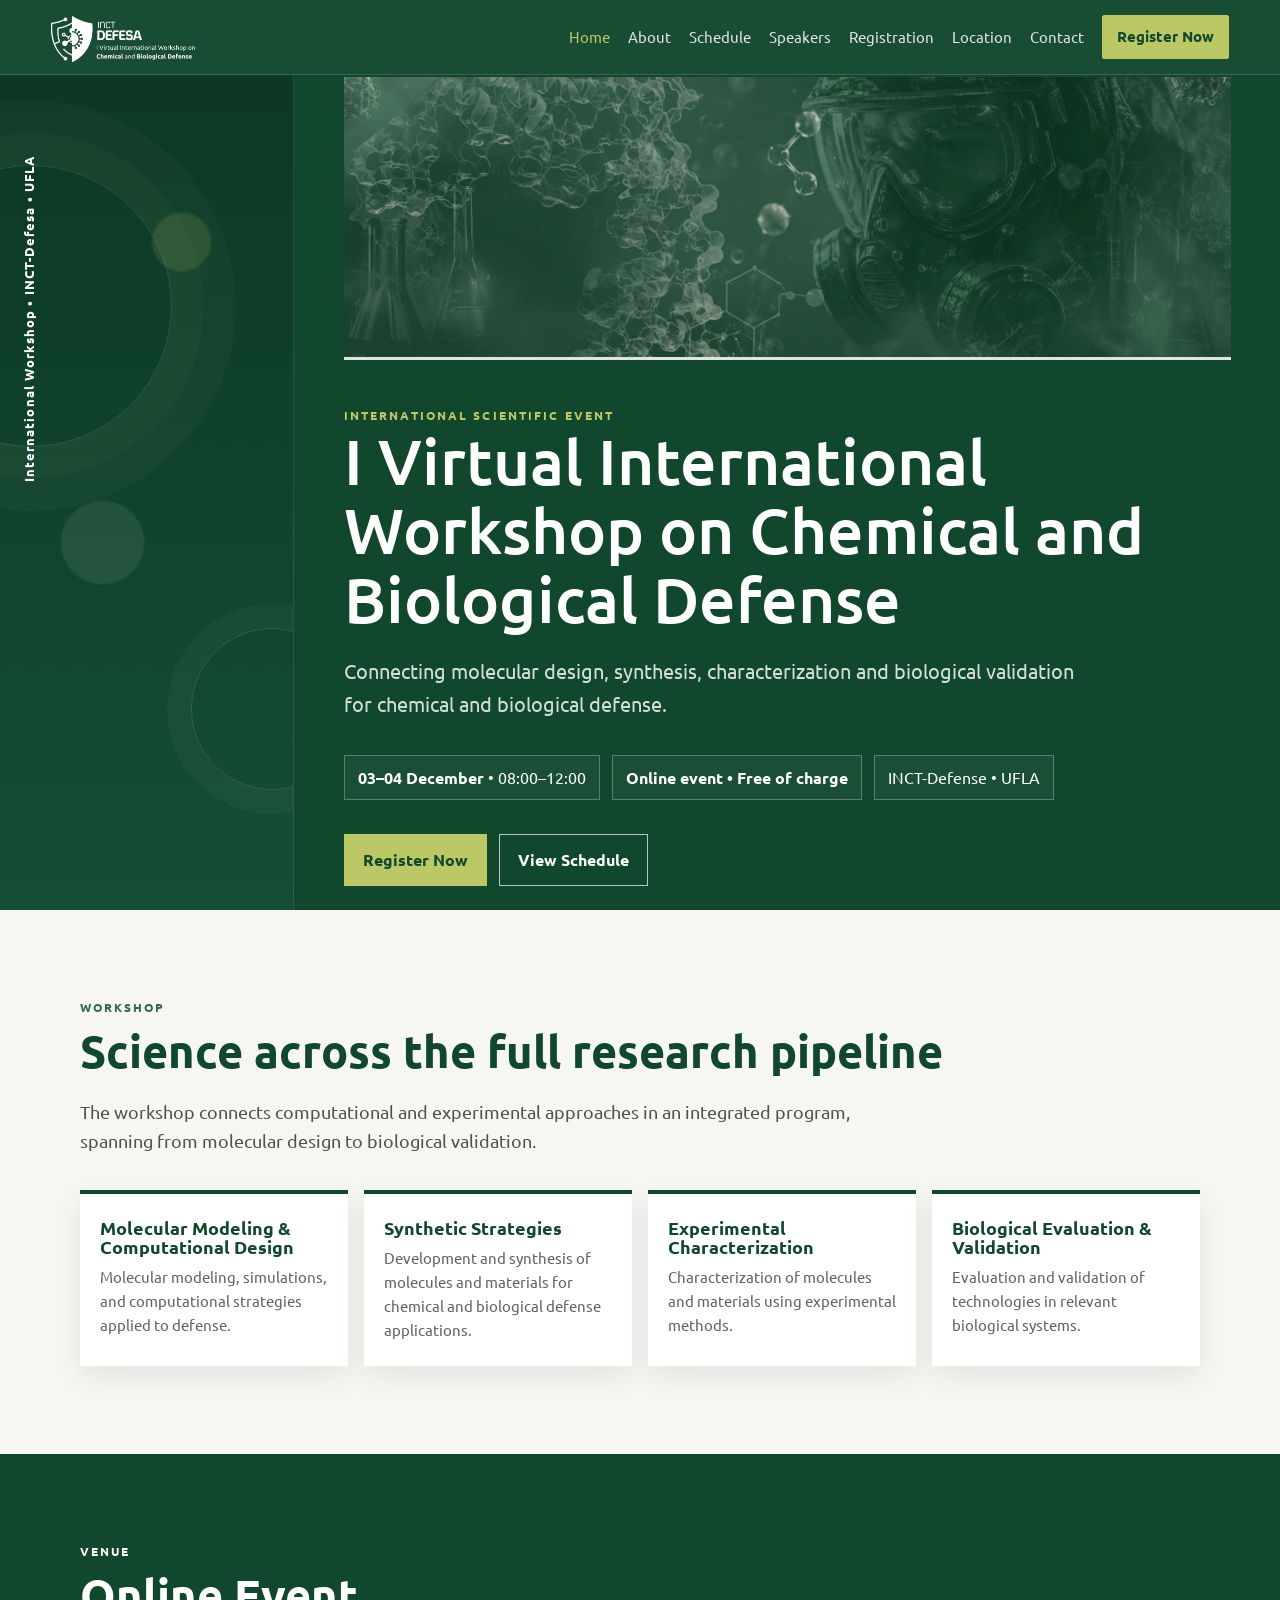
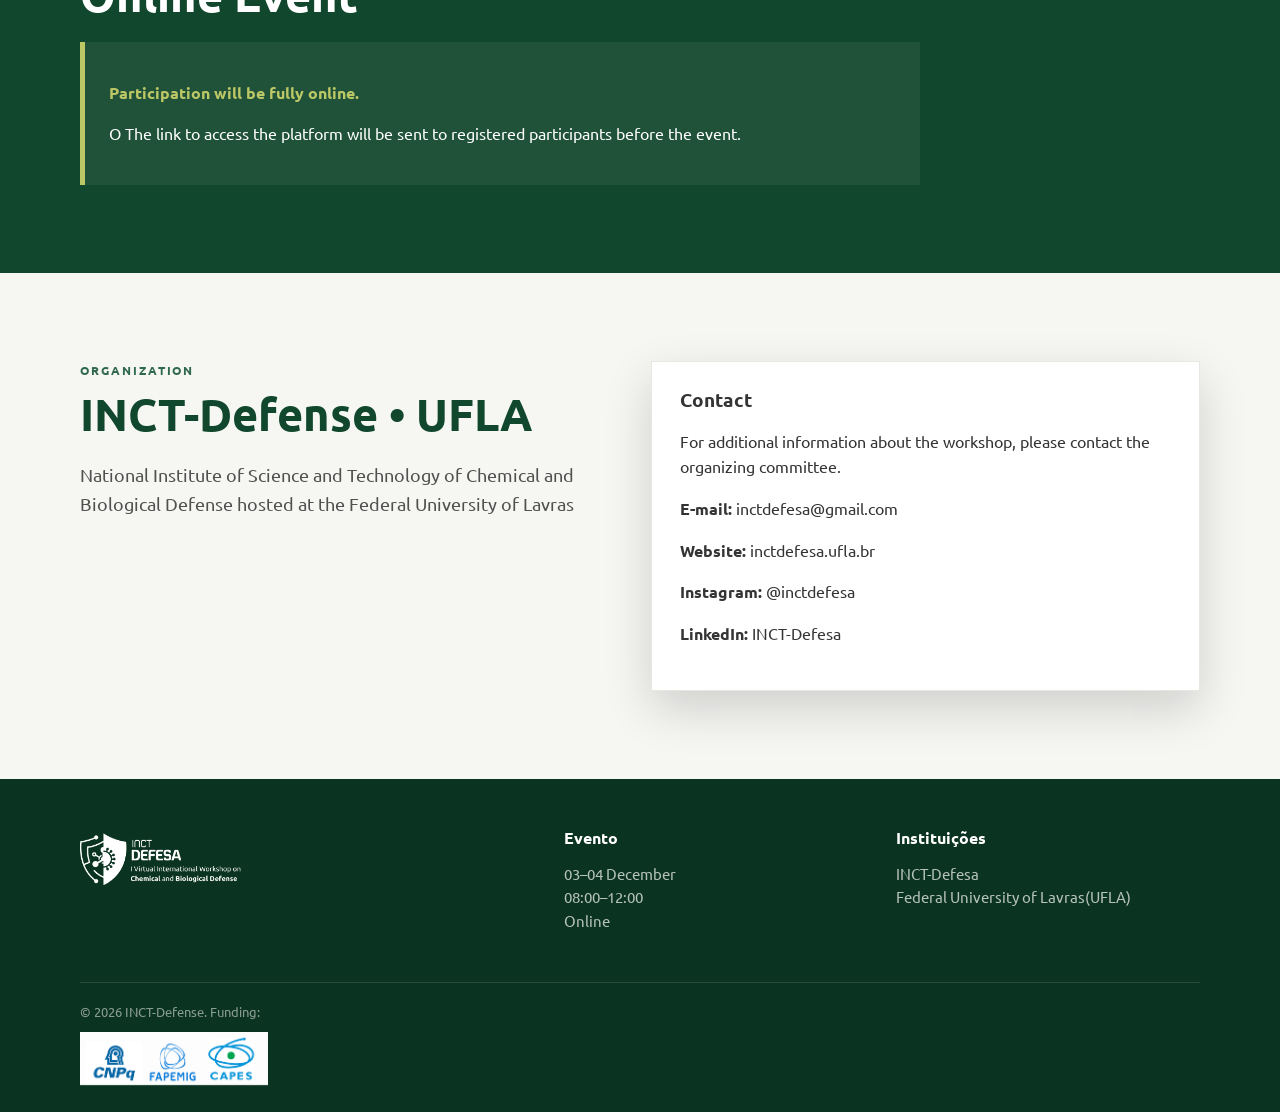
==== index.html @ eb764d2f "Update index.html" ====
<!doctype html>
<html lang="pt-BR">
<head>
  <meta charset="utf-8">
  <meta name="viewport" content="width=device-width, initial-scale=1">
  <title> I Virtual International Workshop on Chemical and Biological Defense</title>
  <meta name="description" content="  I Virtual International Workshop on Chemical and Biological Defense of INCT-Defesa">
  <link rel="preconnect" href="https://fonts.googleapis.com">
  <link rel="preconnect" href="https://fonts.gstatic.com" crossorigin>
  <link href="https://fonts.googleapis.com/css2?family=Ubuntu:wght@400;500;700&display=swap" rel="stylesheet">
  <style>
:root{
  --green-900:#11472d;
  --green-700:#30694e;
  --green-500:#658b58;
  --lime:#bcc766;
  --graphite:#343434;
  --white:#ffffff;
  --offwhite:#f6f7f3;
  --line:rgba(255,255,255,.78);
  --shadow:0 18px 45px rgba(0,0,0,.16);
}

*{box-sizing:border-box}
html{scroll-behavior:smooth}
body{
  margin:0;
  font-family:Ubuntu, Arial, sans-serif;
  color:var(--graphite);
  background:var(--offwhite);
  line-height:1.6;
}
a{color:inherit;text-decoration:none}
img{max-width:100%;display:block}

.site-header{
  position:sticky;
  top:0;
  z-index:100;
  background:rgba(17,71,45,.97);
  border-bottom:1px solid rgba(255,255,255,.14);
  backdrop-filter:blur(10px);
}
.nav-wrap{
  width:min(1180px,92vw);
  margin:auto;
  min-height:74px;
  display:flex;
  align-items:center;
  justify-content:space-between;
  gap:24px;
}
.brand{
  display:flex;
  align-items:center;
  gap:12px;
  color:#fff;
  font-weight:700;
  letter-spacing:.04em;
}
.brand-mark{
  width:42px;height:48px;
  border:2px solid #fff;
  border-radius:5px 5px 16px 16px;
  display:grid;place-items:center;
  font-weight:500;
  position:relative;
}
.brand-mark:before{
  content:"";
  position:absolute;
  inset:5px;
  border-left:1px solid rgba(255,255,255,.75);
}
.brand small{display:block;font-size:.68rem;font-weight:400;letter-spacing:.11em;opacity:.78}
.brand strong{font-size:1rem}
nav{display:flex;align-items:center;gap:18px;flex-wrap:wrap;justify-content:flex-end}
nav a{color:#fff;font-size:.93rem;opacity:.86;transition:.2s}
nav a:hover,nav a.active{opacity:1;color:var(--lime)}
.cta{
  border:1px solid var(--lime);
  background:var(--lime);
  color:var(--green-900)!important;
  padding:9px 14px;
  border-radius:2px;
  font-weight:700;
  opacity:1!important;
}

.hero{
  min-height:calc(100vh - 74px);
  background:var(--green-900);
  color:#fff;
  display:grid;
  grid-template-columns:minmax(190px,23%) 1fr;
}
.visual-rail{
  position:relative;
  overflow:hidden;
  background:
    radial-gradient(circle at 62% 20%, rgba(188,199,102,.15) 0 4%, transparent 4.5%),
    radial-gradient(circle at 35% 56%, rgba(255,255,255,.08) 0 8%, transparent 8.5%),
    linear-gradient(180deg,#0c3824,#154e34);
  border-right:1px solid rgba(255,255,255,.1);
}
.visual-rail:before,
.visual-rail:after{
  content:"";
  position:absolute;
  border:1px solid rgba(255,255,255,.12);
  border-radius:50%;
}
.visual-rail:before{width:280px;height:280px;left:-110px;top:90px;box-shadow:0 0 0 32px rgba(188,199,102,.03),0 0 0 64px rgba(255,255,255,.025)}
.visual-rail:after{width:160px;height:160px;right:-60px;bottom:120px;box-shadow:0 0 0 24px rgba(255,255,255,.03)}
.rail-label{
  position:absolute;
  left:18px;
  top:50%;
  transform:translateY(-50%) rotate(-90deg);
  transform-origin:left top;
  white-space:nowrap;
  font-weight:700;
  letter-spacing:.08em;
  font-size:.84rem;
}
.rail-dots{position:absolute;inset:0;background-image:radial-gradient(rgba(255,255,255,.15) 1px,transparent 1px);background-size:32px 32px;opacity:.14}

.hero-main{
  width:min(930px,90%);
  margin:auto;
  padding:2px 0 24px;
}
.hero-brand{
  display:flex;
  align-items:center;
  justify-content:flex-end;
  gap:12px;
  margin-bottom:22px;
}
.hero-brand .brand-mark{width:52px;height:60px}
.hero-brand strong{font-size:1.35rem;letter-spacing:.03em}
.hero-rule{height:3px;background:#fff;opacity:.86;margin:0 0 46px}
.eyebrow{text-transform:uppercase;letter-spacing:.17em;font-size:.78rem;color:var(--lime);font-weight:700}
h1,h2,h3{font-family:Ubuntu, Arial, sans-serif;line-height:1.08;margin-top:0}
h1{font-size:clamp(2.35rem,5vw,5rem);font-weight:500;max-width:980px;margin-bottom:22px}
.hero-subtitle{font-size:clamp(1rem,1.6vw,1.28rem);max-width:760px;color:rgba(255,255,255,.82);margin-bottom:34px}
.event-meta{display:flex;gap:12px;flex-wrap:wrap;margin:24px 0 34px}
.meta-pill{border:1px solid rgba(255,255,255,.28);padding:9px 13px;background:rgba(255,255,255,.04)}
.hero-actions{display:flex;gap:12px;flex-wrap:wrap; }
.btn{display:inline-block;padding:12px 18px;border:1px solid currentColor;font-weight:700;transition:.2s}
.btn-primary{background:var(--lime);color:var(--green-900);border-color:var(--lime)}
.btn-secondary{color:#fff;border-color:rgba(255,255,255,.7)}
.btn:hover{transform:translateY(-1px)}

.section{padding:88px 0}
.container{width:min(1120px,90vw);margin:auto}
.section-kicker{text-transform:uppercase;letter-spacing:.16em;color:var(--green-700);font-size:.76rem;font-weight:700;margin-bottom:10px}
.section h2{font-size:clamp(2rem,3.5vw,3.5rem);color:var(--green-900);margin-bottom:22px}
.lead{font-size:1.13rem;max-width:820px;color:#505050}

.panel{
  background:#fff;
  border:1px solid #e6e8e2;
  box-shadow:var(--shadow);
  padding:28px;
}
.grid-2{display:grid;grid-template-columns:repeat(2,minmax(0,1fr));gap:22px}
.grid-4{display:grid;grid-template-columns:repeat(4,minmax(0,1fr));gap:16px}
.theme-card{background:#fff;border-top:4px solid var(--green-900);padding:24px 20px;min-height:140px;box-shadow:0 10px 28px rgba(0,0,0,.08)}
.theme-card h3{font-size:1.1rem;color:var(--green-900);margin-bottom:9px}
.theme-card p{margin:0;color:#626262;font-size:.94rem}

.dark-section{background:var(--green-900);color:#fff}
.dark-section h2,.dark-section .section-kicker{color:#fff}
.dark-section .lead{color:rgba(255,255,255,.78)}
.online-box{border-left:5px solid var(--lime);padding:22px 24px;background:rgba(255,255,255,.06);max-width:840px}
.online-box strong{color:var(--lime)}

.schedule-day{margin-top:34px}
.schedule-title{display:flex;align-items:end;justify-content:space-between;gap:18px;border-bottom:2px solid var(--green-900);padding-bottom:12px;margin-bottom:0}
.schedule-title h3{margin:0;color:var(--green-900);font-size:1.4rem}
.schedule-row{display:grid;grid-template-columns:130px 1fr;gap:24px;padding:17px 14px;border-bottom:1px solid #e5e5df;background:#fff}
.schedule-row:nth-child(even){background:#f8f9f5}
.schedule-time{font-weight:700;color:var(--green-700)}
.schedule-row strong{color:var(--green-900)}

.speaker-grid{display:grid;grid-template-columns:repeat(2,minmax(0,1fr));gap:22px}
.speaker-card{background:#fff;border:1px solid #e5e8e1;display:grid;grid-template-columns:150px 1fr;min-height:210px}
.speaker-photo{background:linear-gradient(145deg,var(--green-700),var(--green-900));display:grid;place-items:center;color:rgba(255,255,255,.75);font-size:.8rem;text-align:center;padding:12px}
.speaker-info{padding:22px}
.speaker-info h3{color:var(--green-900);margin-bottom:8px}
.speaker-info p{margin:.35rem 0;color:#5f5f5f}

.registration-box{background:#fff;border:1px solid #e5e8e1;padding:34px;box-shadow:var(--shadow)}
.registration-list{display:grid;grid-template-columns:repeat(3,minmax(0,1fr));gap:14px;margin:24px 0}
.registration-list div{background:#f4f6f0;border-left:3px solid var(--green-700);padding:16px}
.registration-list small{display:block;text-transform:uppercase;letter-spacing:.08em;color:#737373;margin-bottom:5px}

.site-footer{background:#0b3321;color:#fff;padding:50px 0 24px}
.footer-grid{display:grid;grid-template-columns:1.5fr 1fr 1fr;gap:28px}
.site-footer h3{font-size:1rem;margin-bottom:10px}
.site-footer p,.site-footer a{color:rgba(255,255,255,.7);font-size:.93rem}
.footer-bottom{border-top:1px solid rgba(255,255,255,.12);margin-top:34px;padding-top:18px;font-size:.82rem;color:rgba(255,255,255,.52)}

.page-hero{background:var(--green-900);color:#fff;padding:66px 0 54px}
.page-hero .container{border-top:3px solid #fff;padding-top:34px}
.page-hero h1{font-size:clamp(2.3rem,4.5vw,4.7rem);margin-bottom:12px}
.page-hero p{max-width:760px;color:rgba(255,255,255,.78)}

@media (max-width:900px){
  nav{gap:11px}nav a{font-size:.84rem}
  .hero{grid-template-columns:1fr}.visual-rail{display:none}.hero-main{width:min(92%,850px)}
  .grid-4{grid-template-columns:repeat(2,minmax(0,1fr))}
  .speaker-grid{grid-template-columns:1fr}
  .footer-grid{grid-template-columns:1fr 1fr}
  .registration-list{grid-template-columns:1fr}
}
@media (max-width:680px){
  .nav-wrap{align-items:flex-start;padding:14px 0;flex-direction:column}
  nav{justify-content:flex-start}
  .grid-2,.grid-4{grid-template-columns:1fr}
  .schedule-row{grid-template-columns:1fr;gap:4px}
  .speaker-card{grid-template-columns:1fr}.speaker-photo{min-height:120px}
  .footer-grid{grid-template-columns:1fr}
  h1{font-size:2.5rem}
}


/* ===== LOGOS OFICIAIS ===== */
/* Logo do cabeçalho */
.site-header .brand img {
  height: 50px;
  width: auto;
  max-width: 185px;
  object-fit: contain;
  display: block;
}

/* ===== IMAGEM DO HERO ===== */

.hero-brand {
  width: 100%;
  height: 280px;       /* altura do espaço da imagem */
  overflow: hidden;    /* corta o que ultrapassar */
  margin: 0;
  padding: 0;
}

.hero-brand img {
  width: 100%;
  height: 100%;
  max-width: none;
  object-fit: cover;    /* preenche completamente o espaço */
  object-position: center;
  display: block;
  border: none;
  border-radius: 0;
  box-shadow: none;
}

/* Logo do rodapé */
.site-footer .brand img {
  height: 56px;
  width: auto;
  max-width: 200px;
  object-fit: contain;
  display: block;
}
    
/* Logos dos financiadores */
.funders-logo {
  height: 56px;
  width: auto;
  max-width: 220px;
  object-fit: contain;
  display: block;
  margin-top: 10px;
}
/* ===== CELULAR ===== */

@media (max-width:680px){

  .site-header .brand img {
    height: 44px;
    max-width: 165px;
  }

  .hero-brand {
    width: 100%;
    height: 190px;     /* altura da imagem no celular */
    overflow: hidden;
  }

  .hero-brand img {
    width: 100%;
    height: 100%;
    max-width: none;
    object-fit: cover;
    object-position: center;
  }

  .site-footer .brand img {
    height: 50px;
    max-width: 180px;
  }
  .funders-logo {
  height: 50px;
  max-width: 180px;
}
}
</style>
</head>
<body>
<header class="site-header">
  <div class="nav-wrap">
    <a class="brand" href="index.html"><img src="INCT_Defesa_logo_evento.png" alt="Logo oficial do Evento"></a>
    <nav aria-label="Navegação principal">
      <a class="active" href="index.html">Home</a>
      <a href="sobre.html">About</a>
      <a href="programacao.html">Schedule</a>
      <a href="palestrantes.html">Speakers</a>
      <a href="inscricoes.html">Registration</a>
      <a href="#local">Location</a>
      <a href="#contato">Contact</a>
      <a class="cta" href="inscricoes.html">Register Now</a>
    </nav>
  </div>
</header>

<main>
  <section class="hero">
    <aside class="visual-rail" aria-hidden="true"><div class="rail-dots"></div><div class="rail-label">International Workshop • INCT-Defesa • UFLA</div></aside>
    <div class="hero-main">
      <div class="hero-brand"><img src="Imagem1.png" alt="Logo oficial do INCT-Defesa"></div>
      <div class="hero-rule"></div>
      <div class="eyebrow">International Scientific Event</div>
      <h1> I Virtual International Workshop on Chemical and Biological Defense</h1>
      <p class="hero-subtitle">Connecting molecular design, synthesis, characterization and biological validation for chemical and biological defense.</p>
      <div class="event-meta">
        <div class="meta-pill"><strong>03–04 December</strong> • 08:00–12:00</div>
        <div class="meta-pill"><strong>Online event • Free of charge </strong></div>
        <div class="meta-pill">INCT-Defense • UFLA</div>
      </div>
      <div class="hero-actions">
        <a class="btn btn-primary" href="inscricoes.html">Register Now</a>
        <a class="btn btn-secondary" href="programacao.html">View Schedule</a>
      </div>
    </div>
  </section>

  <section class="section">
    <div class="container">
      <div class="section-kicker">Workshop</div>
      <h2>Science across the full research pipeline</h2>
      <p class="lead">The workshop connects computational and experimental approaches in an integrated program, spanning from molecular design to biological validation.</p>
      <div class="grid-4" style="margin-top:34px">
        <article class="theme-card"><h3>Molecular Modeling & Computational Design</h3><p>Molecular modeling, simulations, and computational strategies applied to defense.</p></article>
        <article class="theme-card"><h3>Synthetic Strategies</h3><p>Development and synthesis of molecules and materials for chemical and biological defense applications.</p></article>
        <article class="theme-card"><h3>Experimental Characterization</h3><p>Characterization of molecules and materials using experimental methods.</p></article>
        <article class="theme-card"><h3>Biological Evaluation & Validation</h3><p>Evaluation and validation of technologies in relevant biological systems.</p></article>
      </div>
    </div>
  </section>

  <section class="section dark-section" id="local">
    <div class="container">
      <div class="section-kicker">Venue</div>
      <h2>Online Event</h2>
      <div class="online-box">
        <p><strong>Participation will be fully online.</strong></p>
        <p>O The link to access the platform will be sent to registered participants before the event.
</p>
      </div>
    </div>
  </section>

  <section class="section" id="contact">
    <div class="container grid-2">
      <div>
        <div class="section-kicker">Organization</div>
        <h2>INCT-Defense • UFLA</h2>
        <p class="lead"> National Institute of Science and Technology of Chemical and Biological Defense hosted at the Federal University of Lavras </p>
      </div>
      <div class="panel">
  <h3>Contact</h3><p>
    For additional information about the workshop, please contact the organizing committee.</p><p>
    <strong>E-mail:</strong>
    <a href="mailto:inctdefesa@gmail.com">inctdefesa@gmail.com</a></p><p>
    <strong>Website:</strong>
    <a href="https://inctdefesa.ufla.br/" target="_blank" rel="noopener noreferrer">inctdefesa.ufla.br</a></p><p>
    <strong>Instagram:</strong>
    <a href="https://www.instagram.com/inctdefesa/" target="_blank" rel="noopener noreferrer">@inctdefesa</a></p><p>
    <strong>LinkedIn:</strong><a href="https://www.linkedin.com/company/inctdefesa/home/" target="_blank" rel="noopener noreferrer"> INCT-Defesa</a></p>
</div>
    </div>
  </section>
</main>

<footer class="site-footer">
  <div class="container">
    <div class="footer-grid">
      <div><div class="brand"><img src="INCT_Defesa_logo_evento.png" alt="Logo oficial do INCT-Defesa"></div></div>
      <div><h3>Evento</h3><p>03–04 December<br>08:00–12:00<br>Online</p></div>
      <div><h3>Instituições</h3><p>INCT-Defesa<br>Federal University of Lavras(UFLA)</p></div>
    </div>
    <div class="footer-bottom">© 2026 INCT-Defense. Funding: <img src="Apoio.png" alt="Financiadores do evento" class="funders-logo"></div>
  </div>
</footer>
</body>
</html>
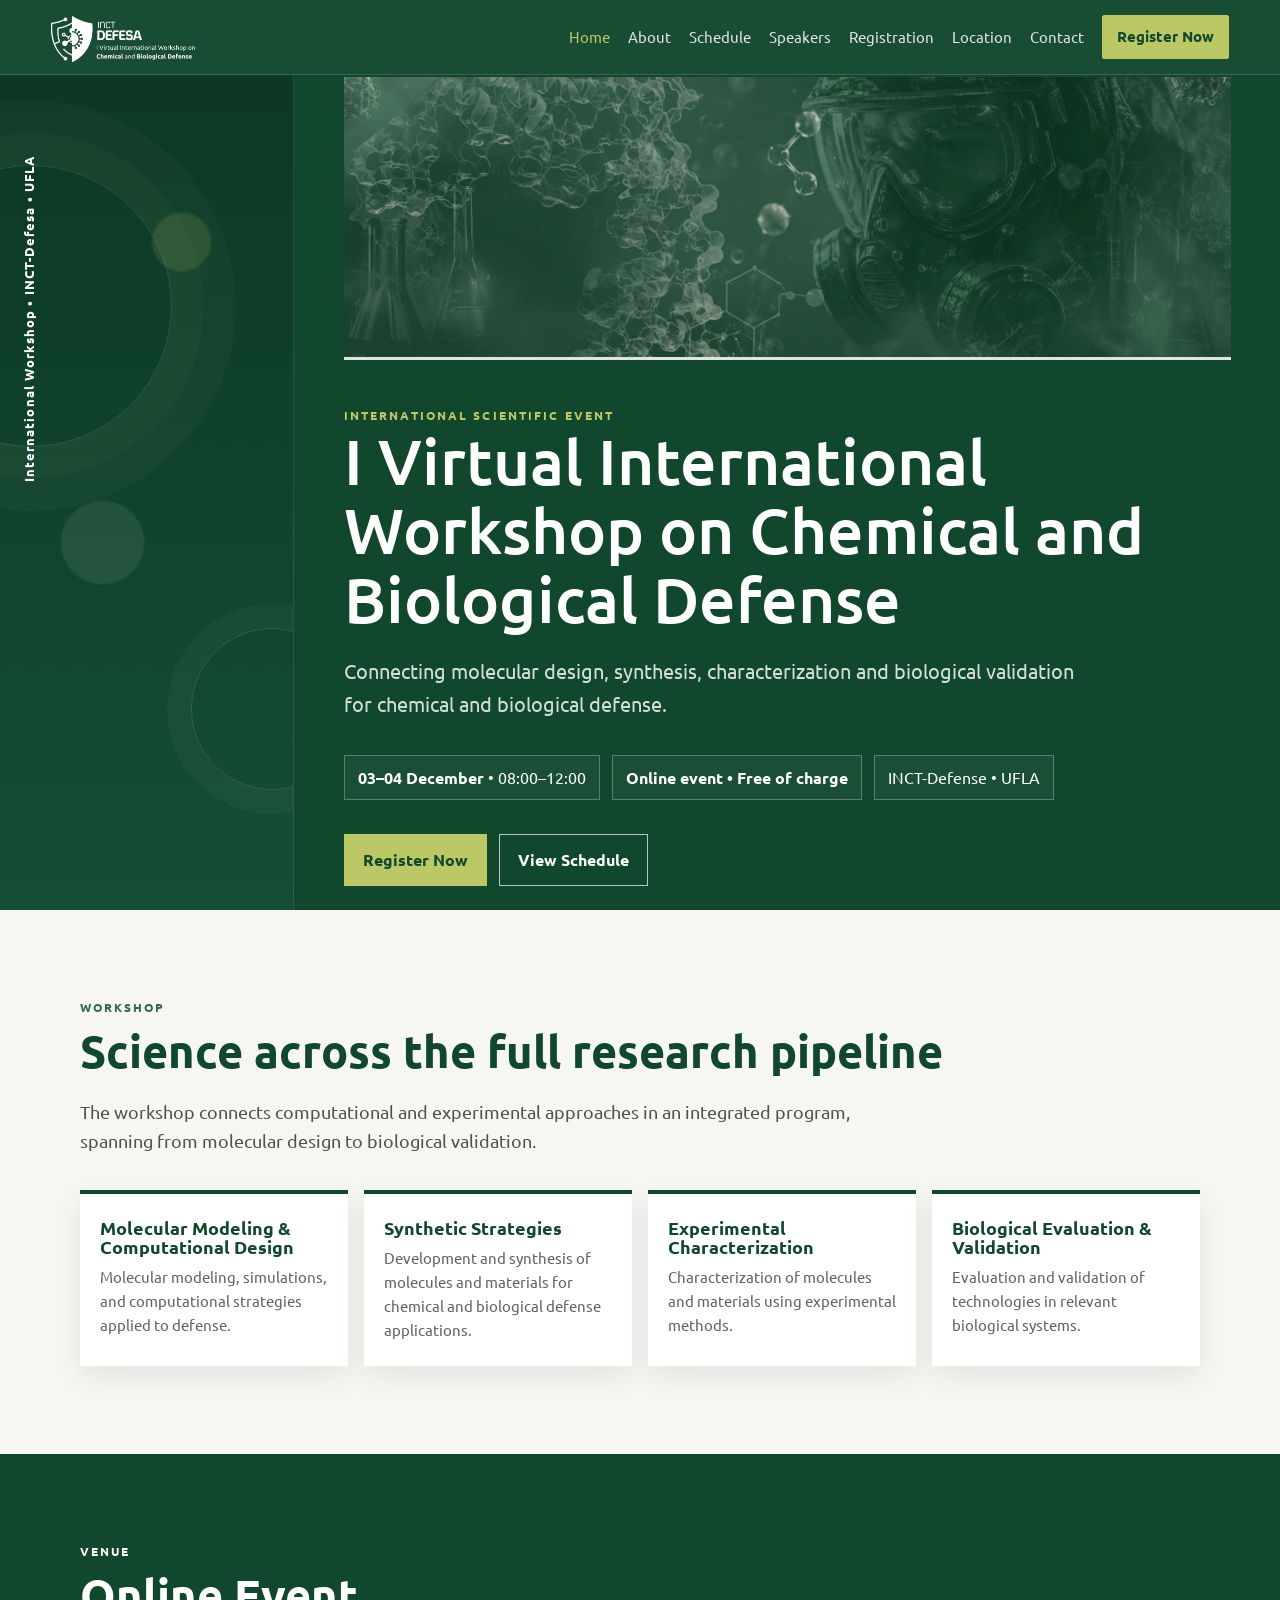
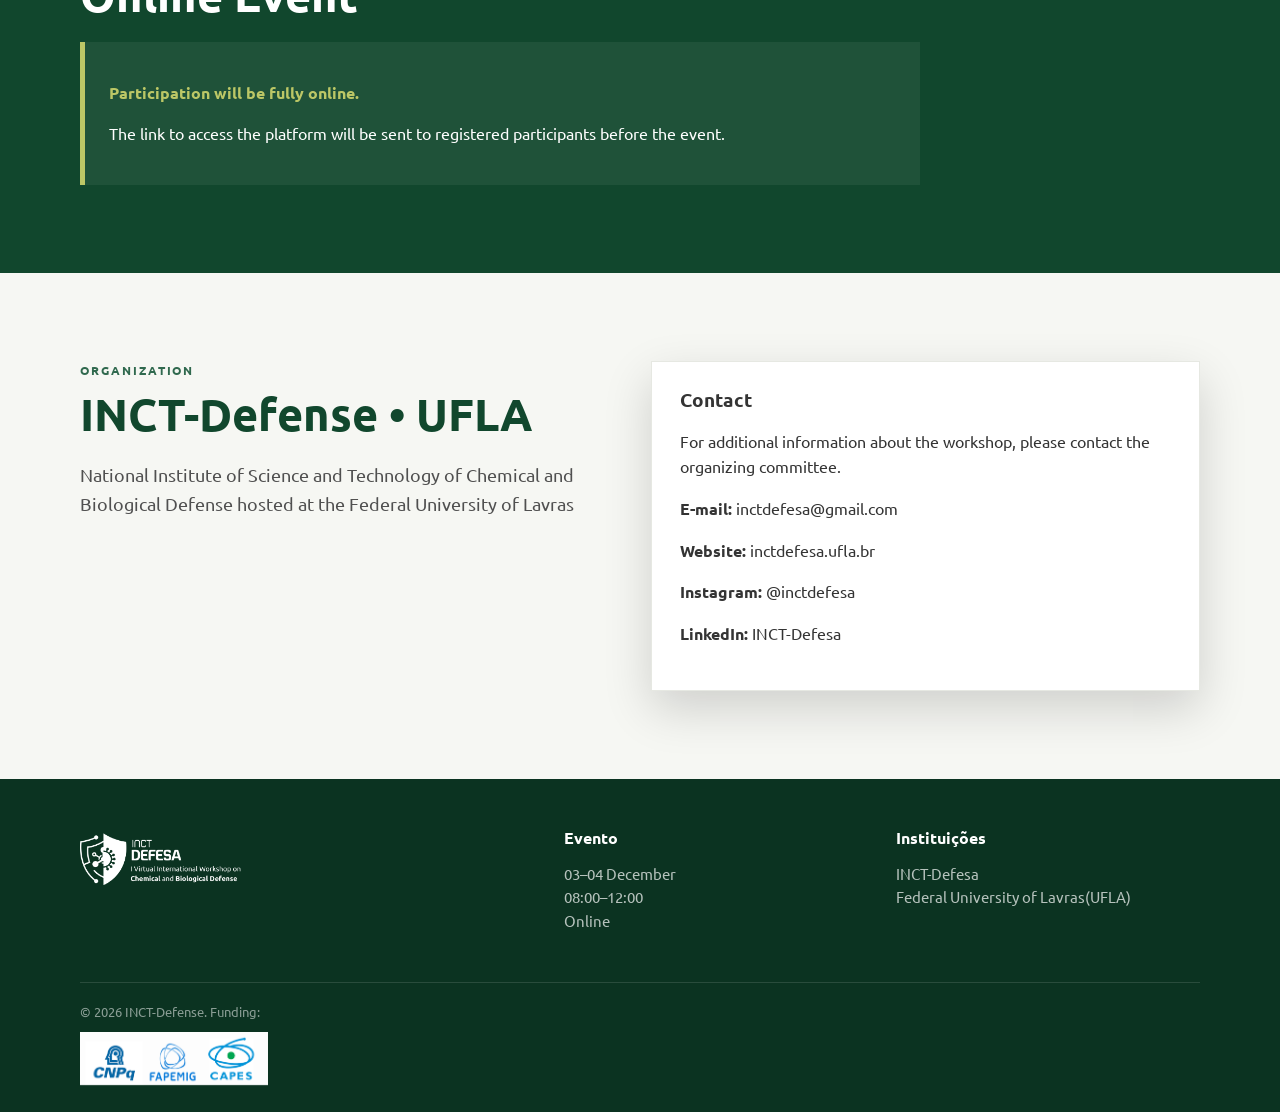
==== commit 27b41bfd: "Update index.html" ====
--- a/index.html
+++ b/index.html
@@ -368,7 +368,7 @@
       <h2>Online Event</h2>
       <div class="online-box">
         <p><strong>Participation will be fully online.</strong></p>
-        <p>O The link to access the platform will be sent to registered participants before the event.
+        <p>The link to access the platform will be sent to registered participants before the event.
 </p>
       </div>
     </div>
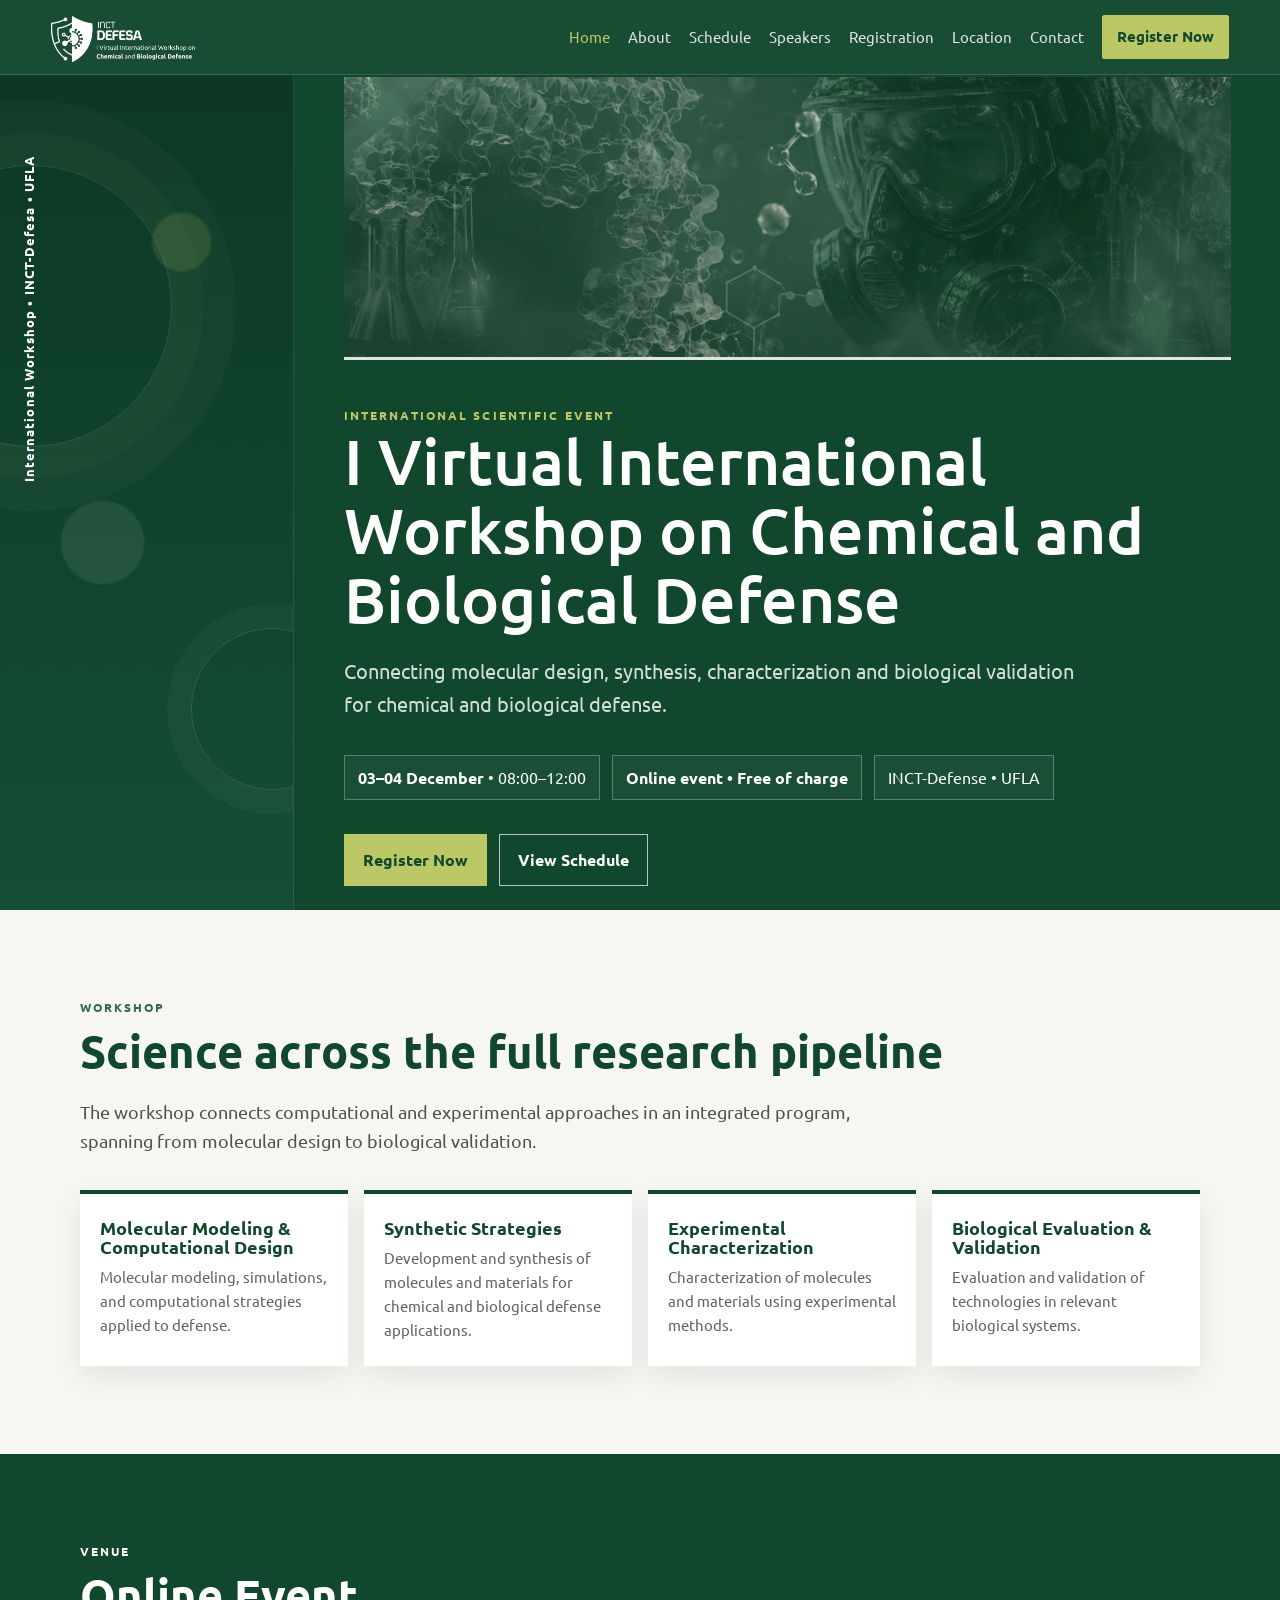
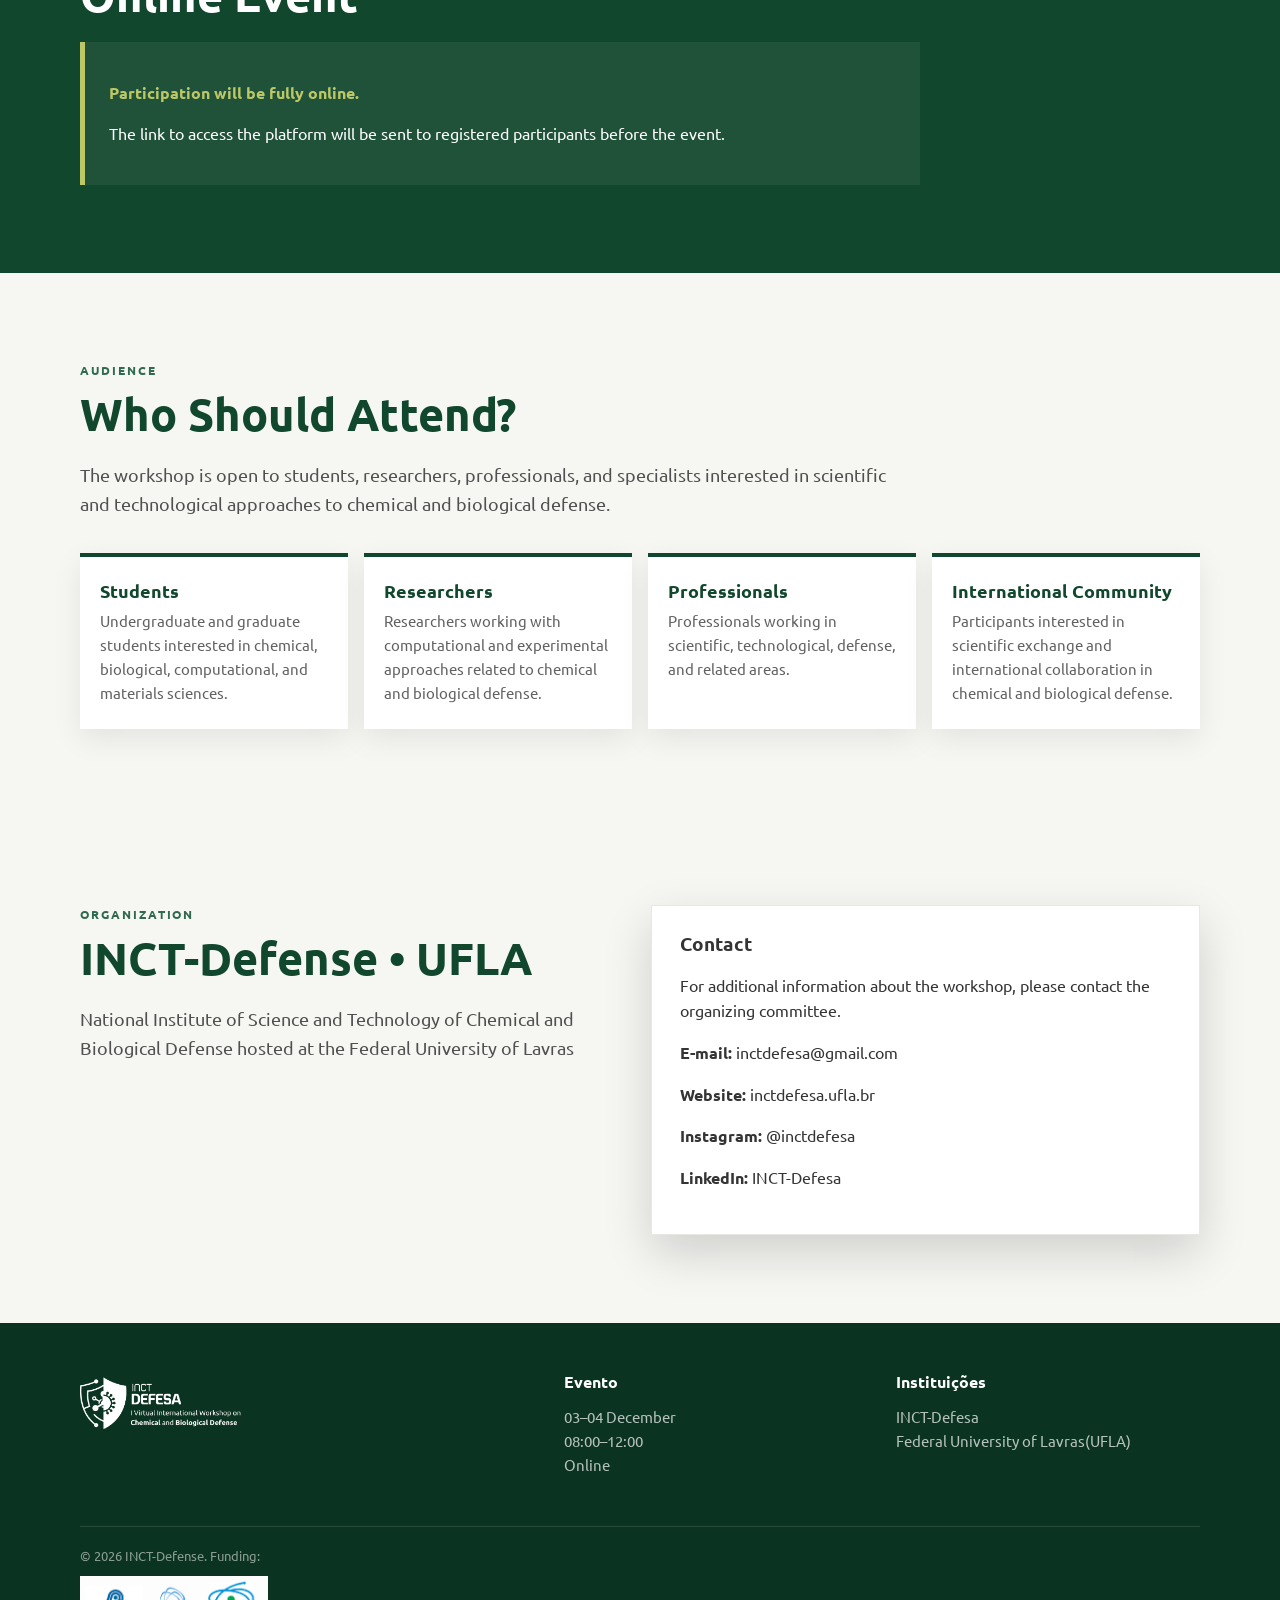
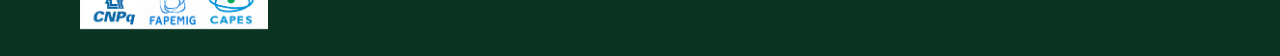
==== commit 4312036c: "Update index.html" ====
--- a/index.html
+++ b/index.html
@@ -374,6 +374,93 @@
     </div>
   </section>
 
+  <!-- =========================
+     WHO SHOULD ATTEND
+========================= -->
+
+<section class="section">
+
+  <div class="container">
+
+    <div class="section-kicker">
+      Audience
+    </div>
+
+    <h2>
+      Who Should Attend?
+    </h2>
+
+    <p class="lead">
+      The workshop is open to students, researchers, professionals,
+      and specialists interested in scientific and technological
+      approaches to chemical and biological defense.
+    </p>
+
+
+    <div class="grid-4" style="margin-top:34px">
+
+
+      <article class="theme-card">
+
+        <h3>
+          Students
+        </h3>
+
+        <p>
+          Undergraduate and graduate students interested in chemical,
+          biological, computational, and materials sciences.
+        </p>
+
+      </article>
+
+
+      <article class="theme-card">
+
+        <h3>
+          Researchers
+        </h3>
+
+        <p>
+          Researchers working with computational and experimental
+          approaches related to chemical and biological defense.
+        </p>
+
+      </article>
+
+
+      <article class="theme-card">
+
+        <h3>
+          Professionals
+        </h3>
+
+        <p>
+          Professionals working in scientific, technological,
+          defense, and related areas.
+        </p>
+
+      </article>
+
+
+      <article class="theme-card">
+
+        <h3>
+          International Community
+        </h3>
+
+        <p>
+          Participants interested in scientific exchange and
+          international collaboration in chemical and biological defense.
+        </p>
+
+      </article>
+
+
+    </div>
+
+  </div>
+
+</section>
   <section class="section" id="contact">
     <div class="container grid-2">
       <div>
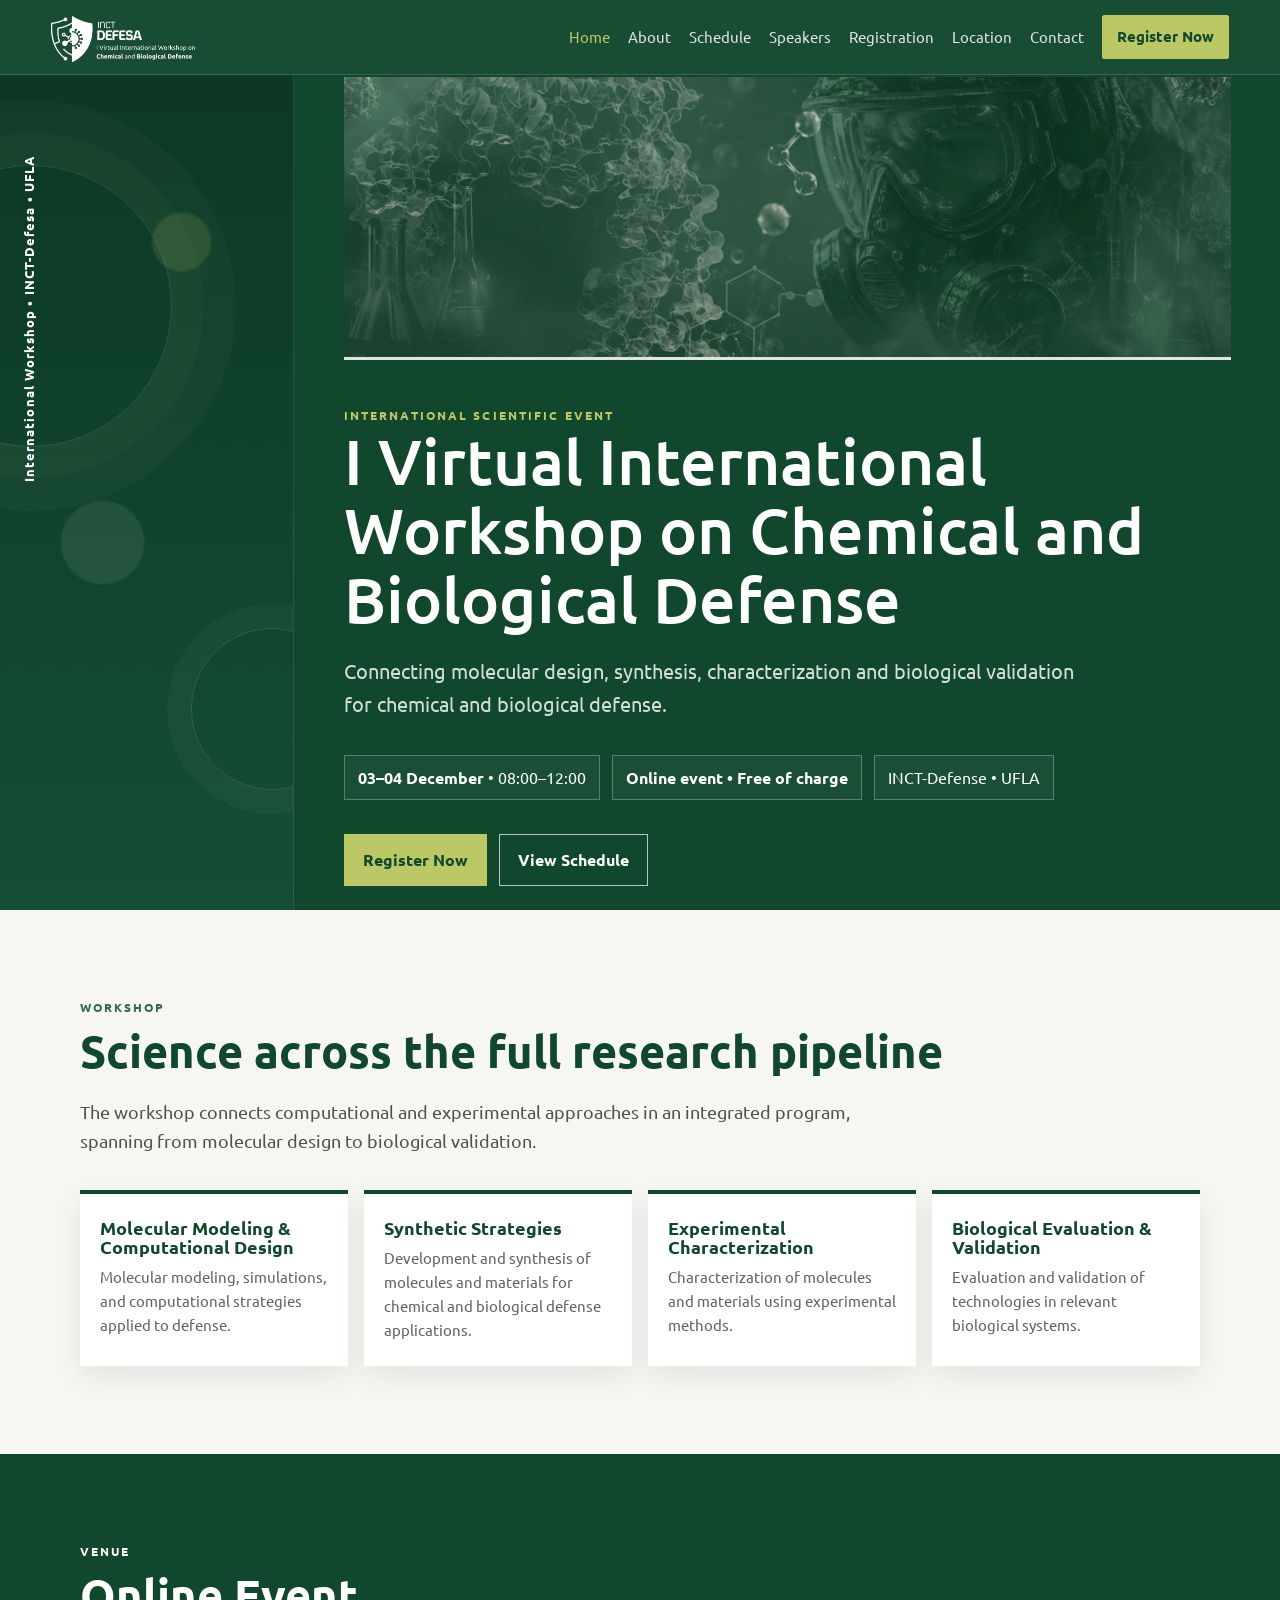
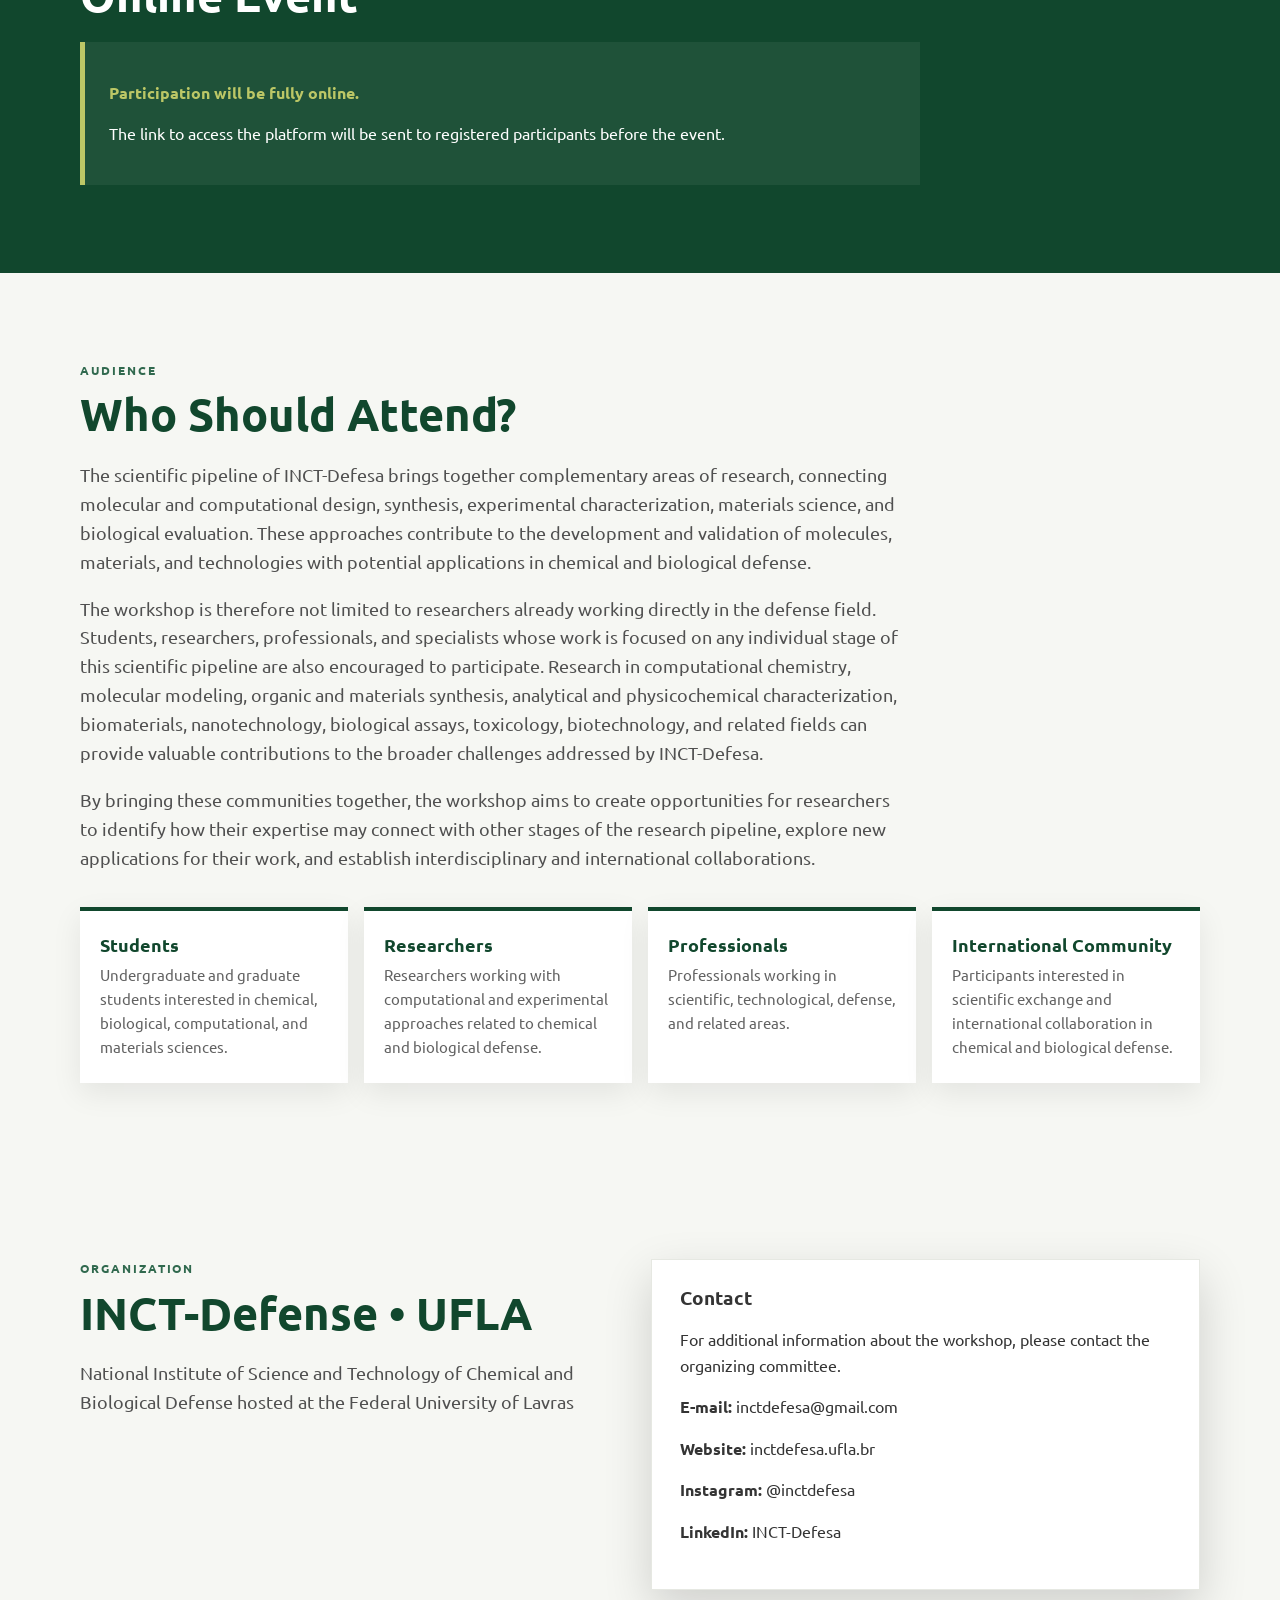
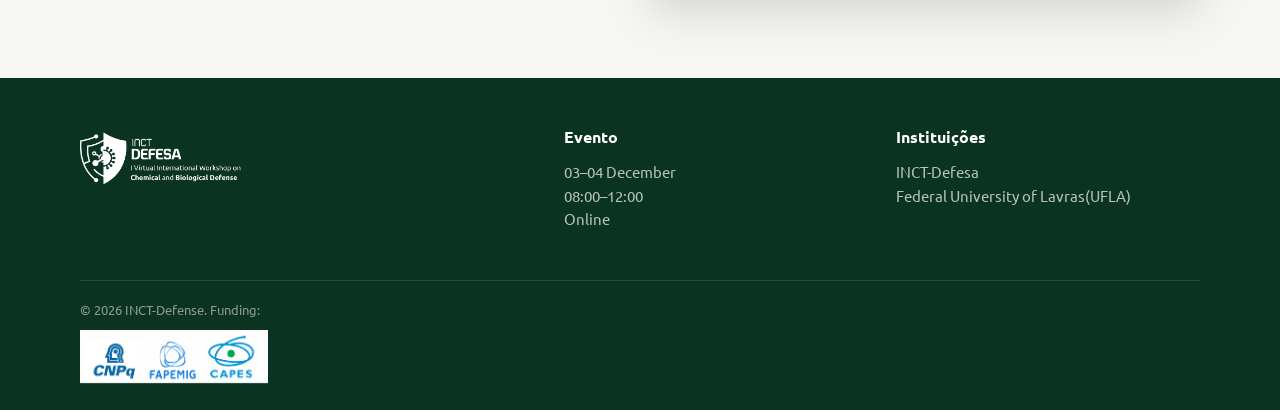
==== commit f959c0a5: "Revise workshop audience and objectives in index.html Updated the workshop description to clarify th" ====
--- a/index.html
+++ b/index.html
@@ -321,7 +321,7 @@
       <a href="palestrantes.html">Speakers</a>
       <a href="inscricoes.html">Registration</a>
       <a href="#local">Location</a>
-      <a href="#contato">Contact</a>
+      <a href="#contact">Contact</a>
       <a class="cta" href="inscricoes.html">Register Now</a>
     </nav>
   </div>
@@ -343,9 +343,7 @@
       </div>
       <div class="hero-actions">
         <a class="btn btn-primary" href="inscricoes.html">Register Now</a>
-        <a class="btn btn-secondary" href="programacao.html">View Schedule</a>
-      </div>
-    </div>
+        <a class="btn btn-secondary" href="programacao.html">View Schedule</a></div> </div> 
   </section>
 
   <section class="section">
@@ -379,86 +377,65 @@
 ========================= -->
 
 <section class="section">
-
   <div class="container">
-
     <div class="section-kicker">
       Audience
     </div>
-
     <h2>
       Who Should Attend?
     </h2>
-
-    <p class="lead">
-      The workshop is open to students, researchers, professionals,
-      and specialists interested in scientific and technological
-      approaches to chemical and biological defense.
-    </p>
-
-
+<p class="lead">
+  The scientific pipeline of INCT-Defesa brings together complementary areas of research, 
+  connecting molecular and computational design, synthesis, experimental characterization, 
+  materials science, and biological evaluation. These approaches contribute to the development 
+  and validation of molecules, materials, and technologies with potential applications in 
+  chemical and biological defense.
+</p>
+<p class="lead">
+  The workshop is therefore not limited to researchers already working directly in the defense 
+  field. Students, researchers, professionals, and specialists whose work is focused on any 
+  individual stage of this scientific pipeline are also encouraged to participate. Research in 
+  computational chemistry, molecular modeling, organic and materials synthesis, analytical and 
+  physicochemical characterization, biomaterials, nanotechnology, biological assays, toxicology, 
+  biotechnology, and related fields can provide valuable contributions to the broader challenges 
+  addressed by INCT-Defesa.
+</p>
+<p class="lead">
+  By bringing these communities together, the workshop aims to create opportunities for researchers 
+  to identify how their expertise may connect with other stages of the research pipeline, explore 
+  new applications for their work, and establish interdisciplinary and international collaborations.
+</p>
     <div class="grid-4" style="margin-top:34px">
-
-
       <article class="theme-card">
-
         <h3>
           Students
         </h3>
-
         <p>
           Undergraduate and graduate students interested in chemical,
           biological, computational, and materials sciences.
         </p>
-
       </article>
-
-
       <article class="theme-card">
-
         <h3>
-          Researchers
+ Researchers
         </h3>
-
         <p>
           Researchers working with computational and experimental
           approaches related to chemical and biological defense.
         </p>
-
-      </article>
-
-
-      <article class="theme-card">
-
-        <h3>
-          Professionals
-        </h3>
-
-        <p>
+      </article> <article class="theme-card">
+
+        <h3> Professionals</h3>
+      <p>
           Professionals working in scientific, technological,
           defense, and related areas.
         </p>
-
-      </article>
-
-
-      <article class="theme-card">
-
-        <h3>
+ </article> <article class="theme-card"> <h3>
           International Community
-        </h3>
-
-        <p>
+        </h3> <p>
           Participants interested in scientific exchange and
           international collaboration in chemical and biological defense.
-        </p>
-
-      </article>
-
-
-    </div>
-
-  </div>
+        </p> </article> </div></div>
 
 </section>
   <section class="section" id="contact">
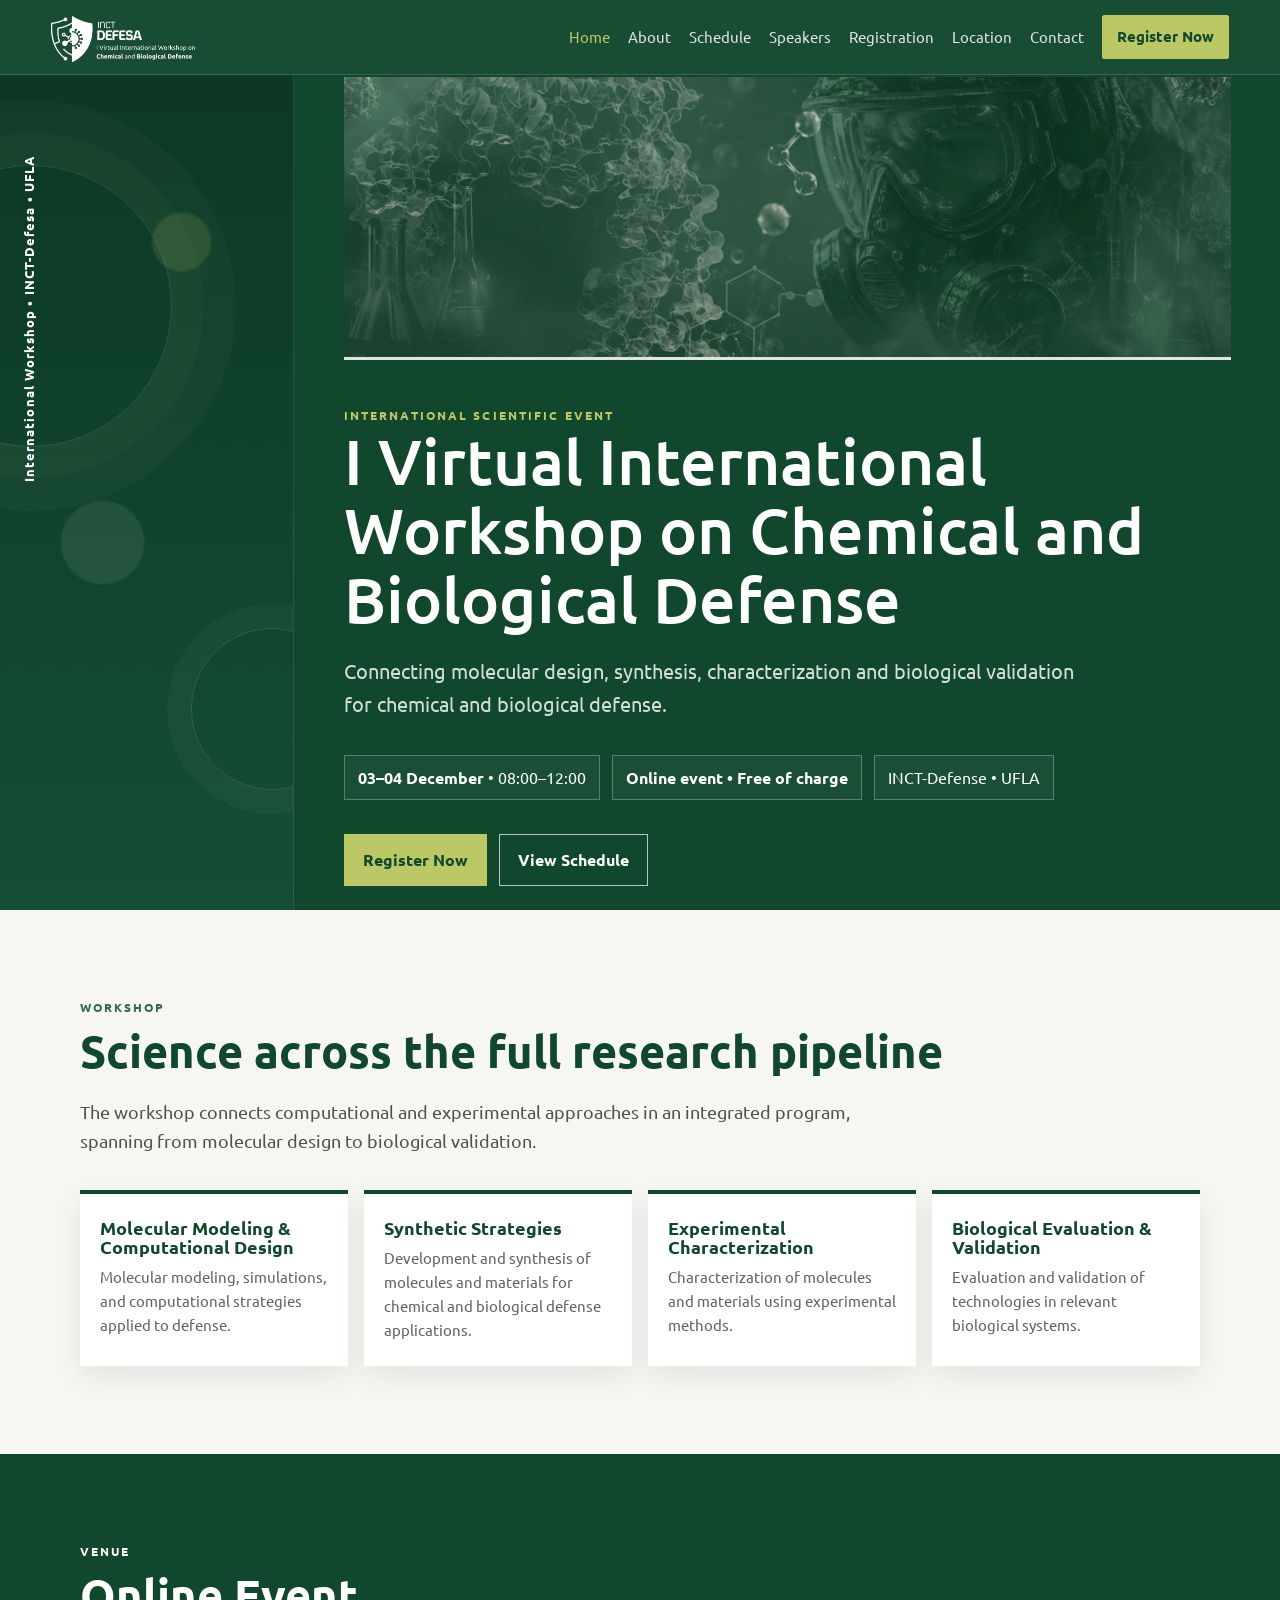
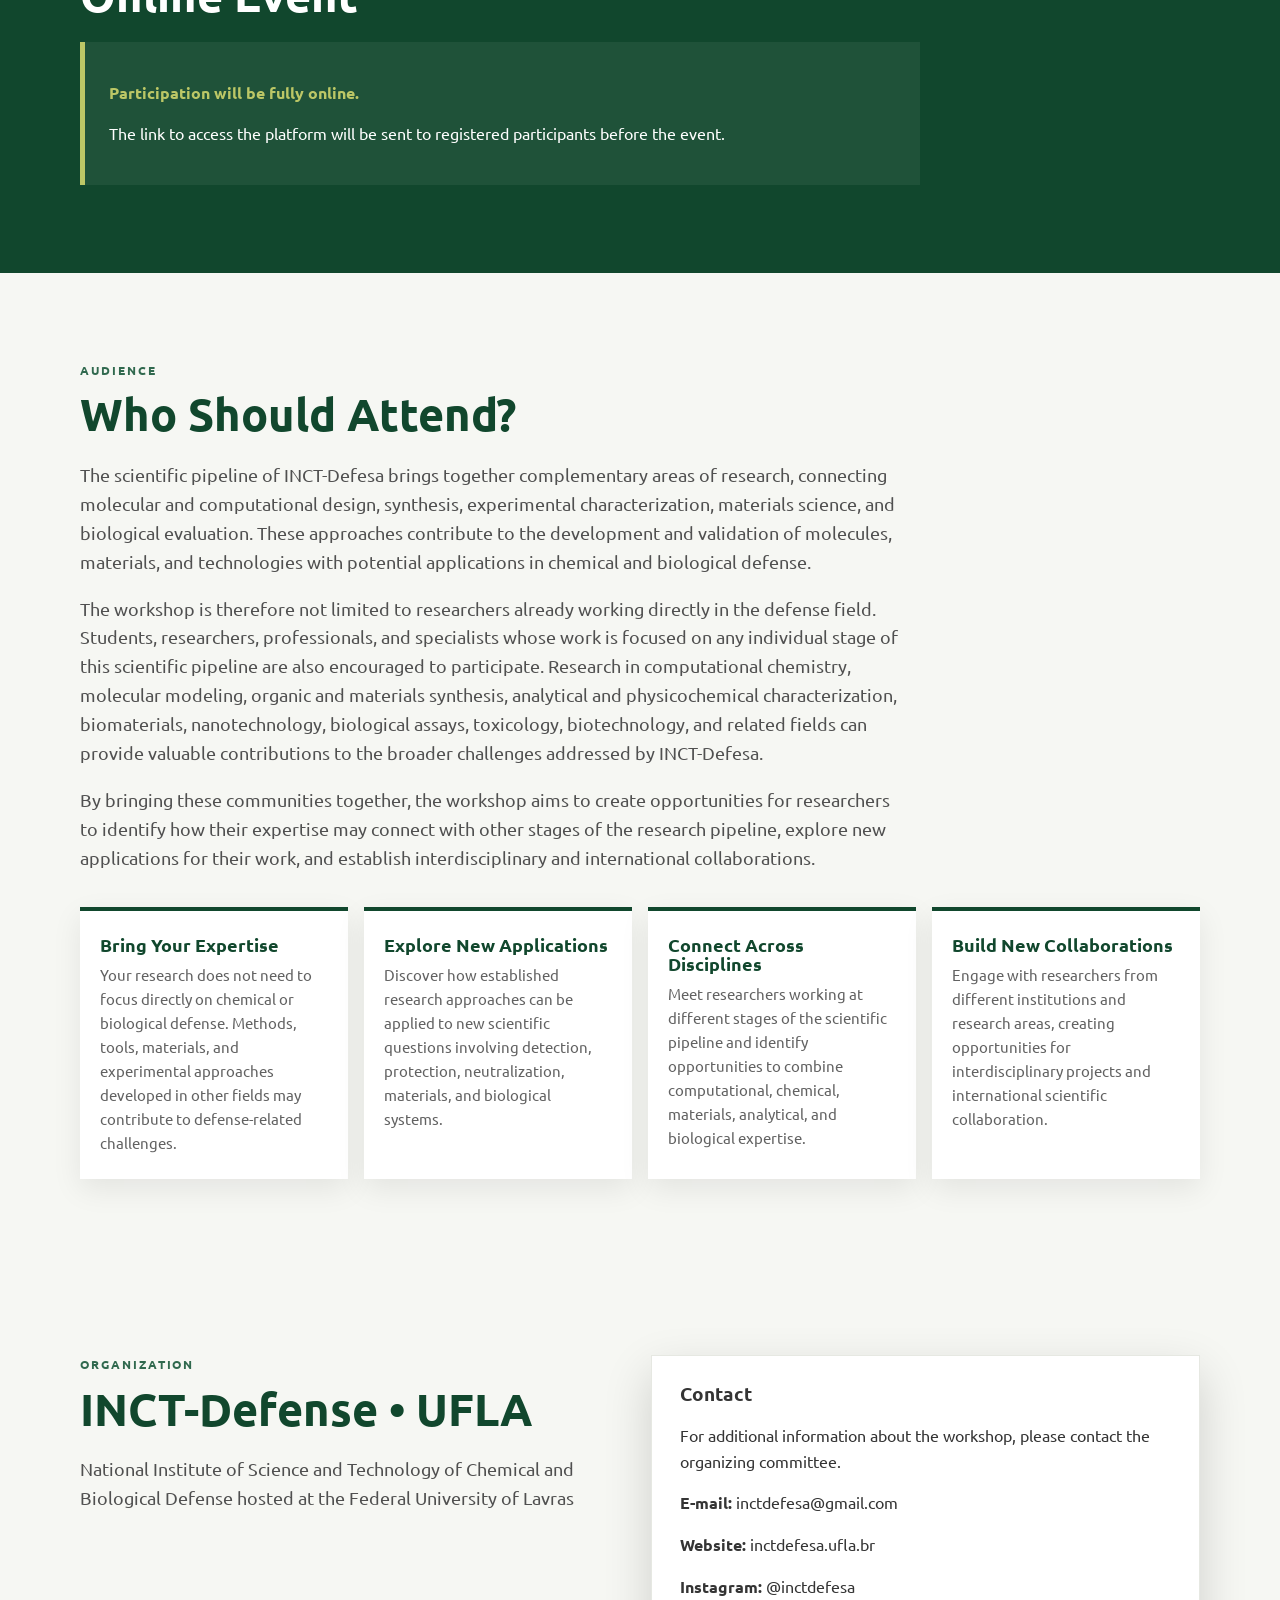
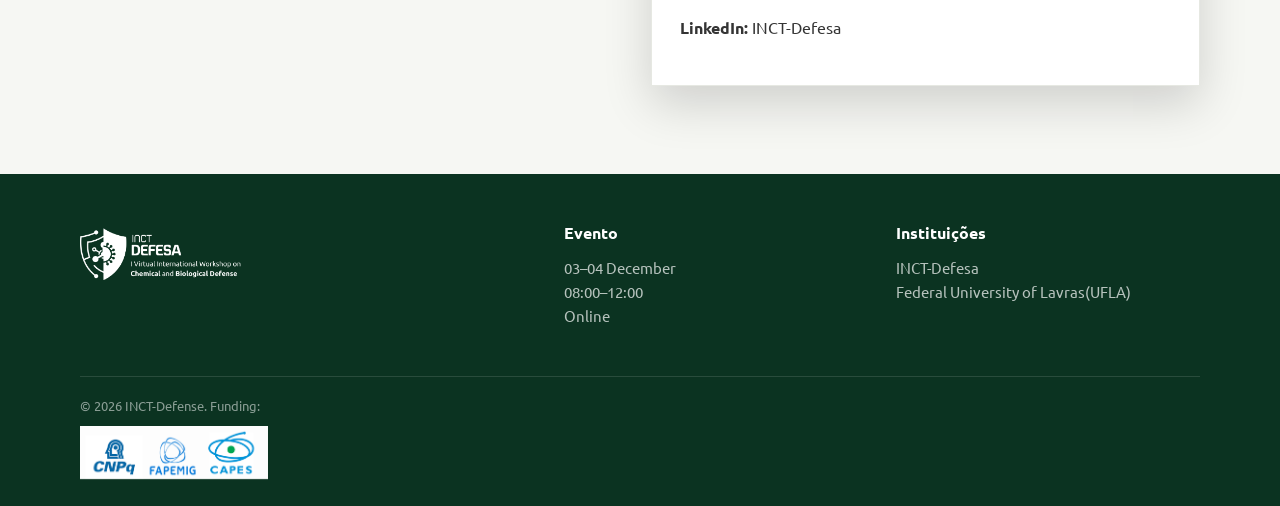
==== commit 143a3889: "Update index.html" ====
--- a/index.html
+++ b/index.html
@@ -406,36 +406,44 @@
   new applications for their work, and establish interdisciplinary and international collaborations.
 </p>
     <div class="grid-4" style="margin-top:34px">
-      <article class="theme-card">
-        <h3>
-          Students
-        </h3>
-        <p>
-          Undergraduate and graduate students interested in chemical,
-          biological, computational, and materials sciences.
-        </p>
-      </article>
-      <article class="theme-card">
-        <h3>
- Researchers
-        </h3>
-        <p>
-          Researchers working with computational and experimental
-          approaches related to chemical and biological defense.
-        </p>
-      </article> <article class="theme-card">
-
-        <h3> Professionals</h3>
-      <p>
-          Professionals working in scientific, technological,
-          defense, and related areas.
-        </p>
- </article> <article class="theme-card"> <h3>
-          International Community
-        </h3> <p>
-          Participants interested in scientific exchange and
-          international collaboration in chemical and biological defense.
-        </p> </article> </div></div>
+
+  <article class="theme-card">
+    <h3>Bring Your Expertise</h3>
+    <p>
+      Your research does not need to focus directly on chemical or biological
+      defense. Methods, tools, materials, and experimental approaches developed
+      in other fields may contribute to defense-related challenges.
+    </p>
+  </article>
+
+  <article class="theme-card">
+    <h3>Explore New Applications</h3>
+    <p>
+      Discover how established research approaches can be applied to new
+      scientific questions involving detection, protection, neutralization,
+      materials, and biological systems.
+    </p>
+  </article>
+
+  <article class="theme-card">
+    <h3>Connect Across Disciplines</h3>
+    <p>
+      Meet researchers working at different stages of the scientific pipeline
+      and identify opportunities to combine computational, chemical,
+      materials, analytical, and biological expertise.
+    </p>
+  </article>
+
+  <article class="theme-card">
+    <h3>Build New Collaborations</h3>
+    <p>
+      Engage with researchers from different institutions and research areas,
+      creating opportunities for interdisciplinary projects and international
+      scientific collaboration.
+    </p>
+  </article>
+
+</div>
 
 </section>
   <section class="section" id="contact">
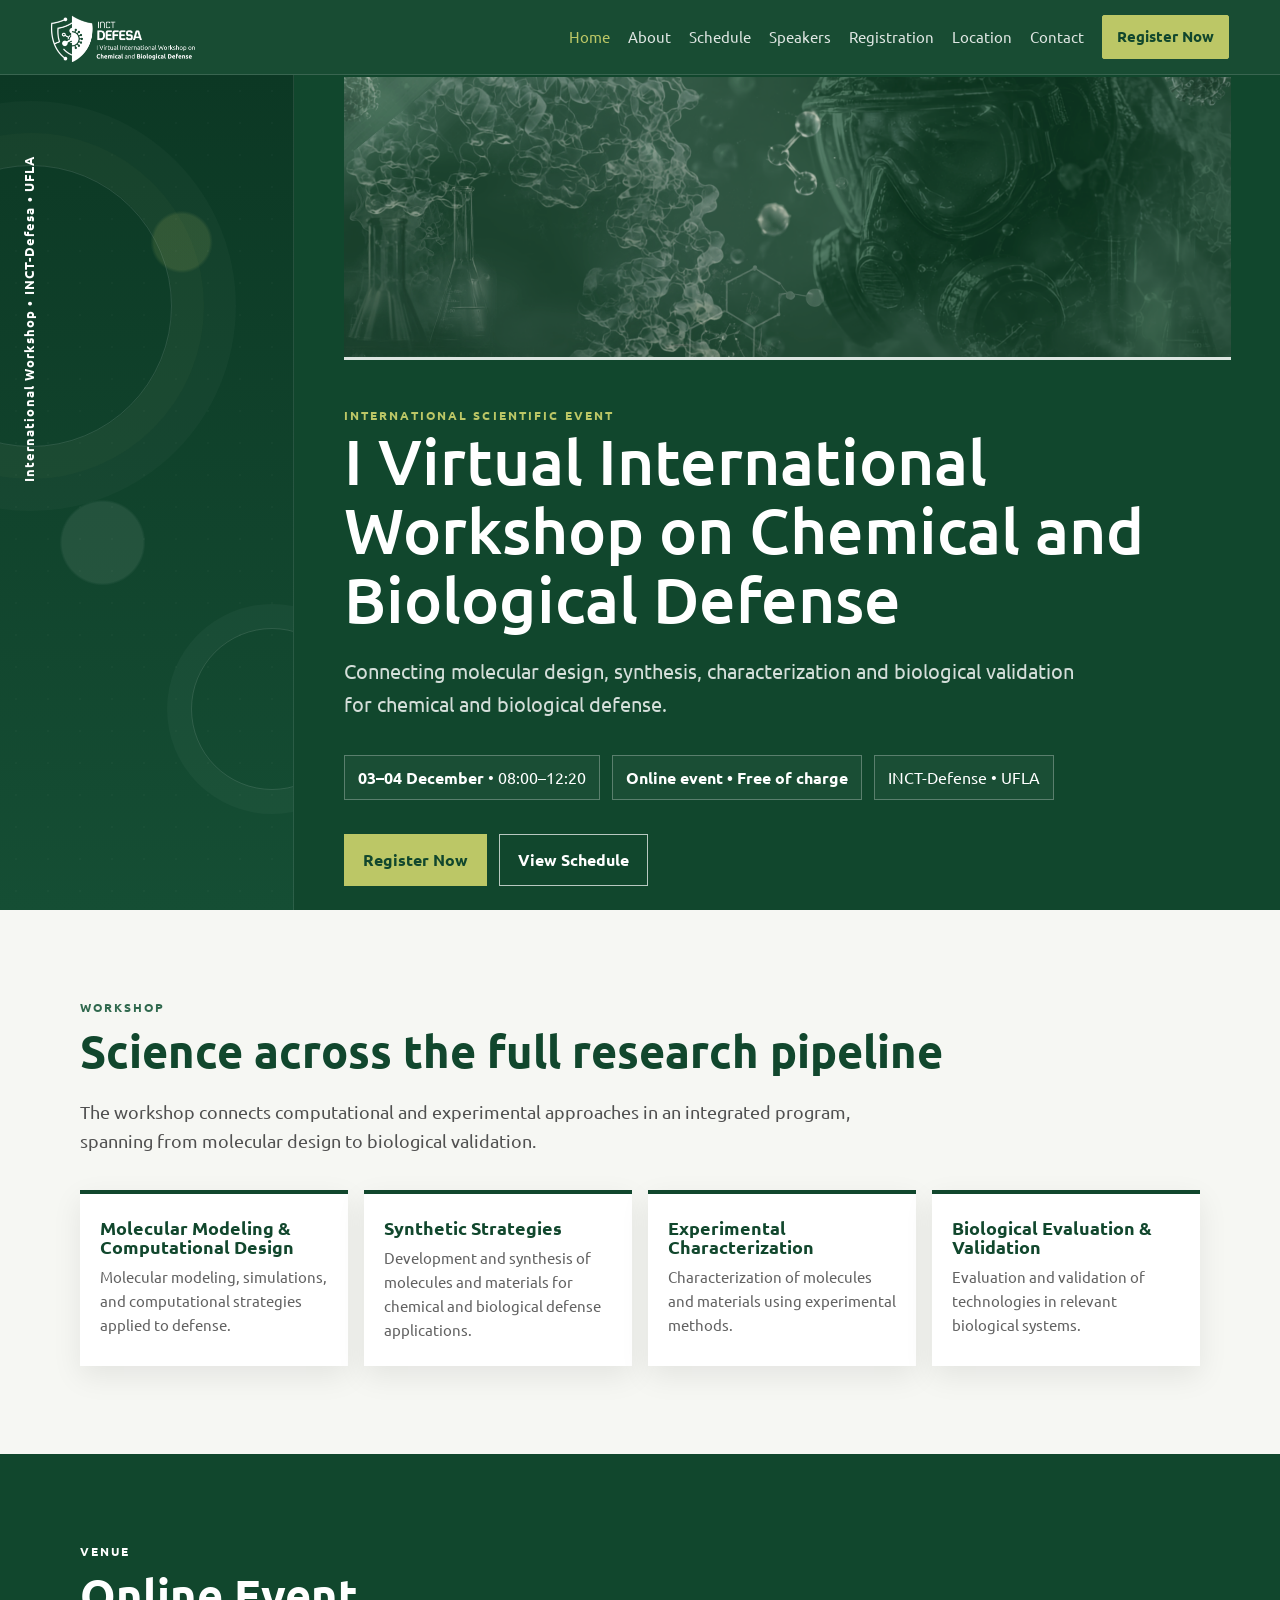
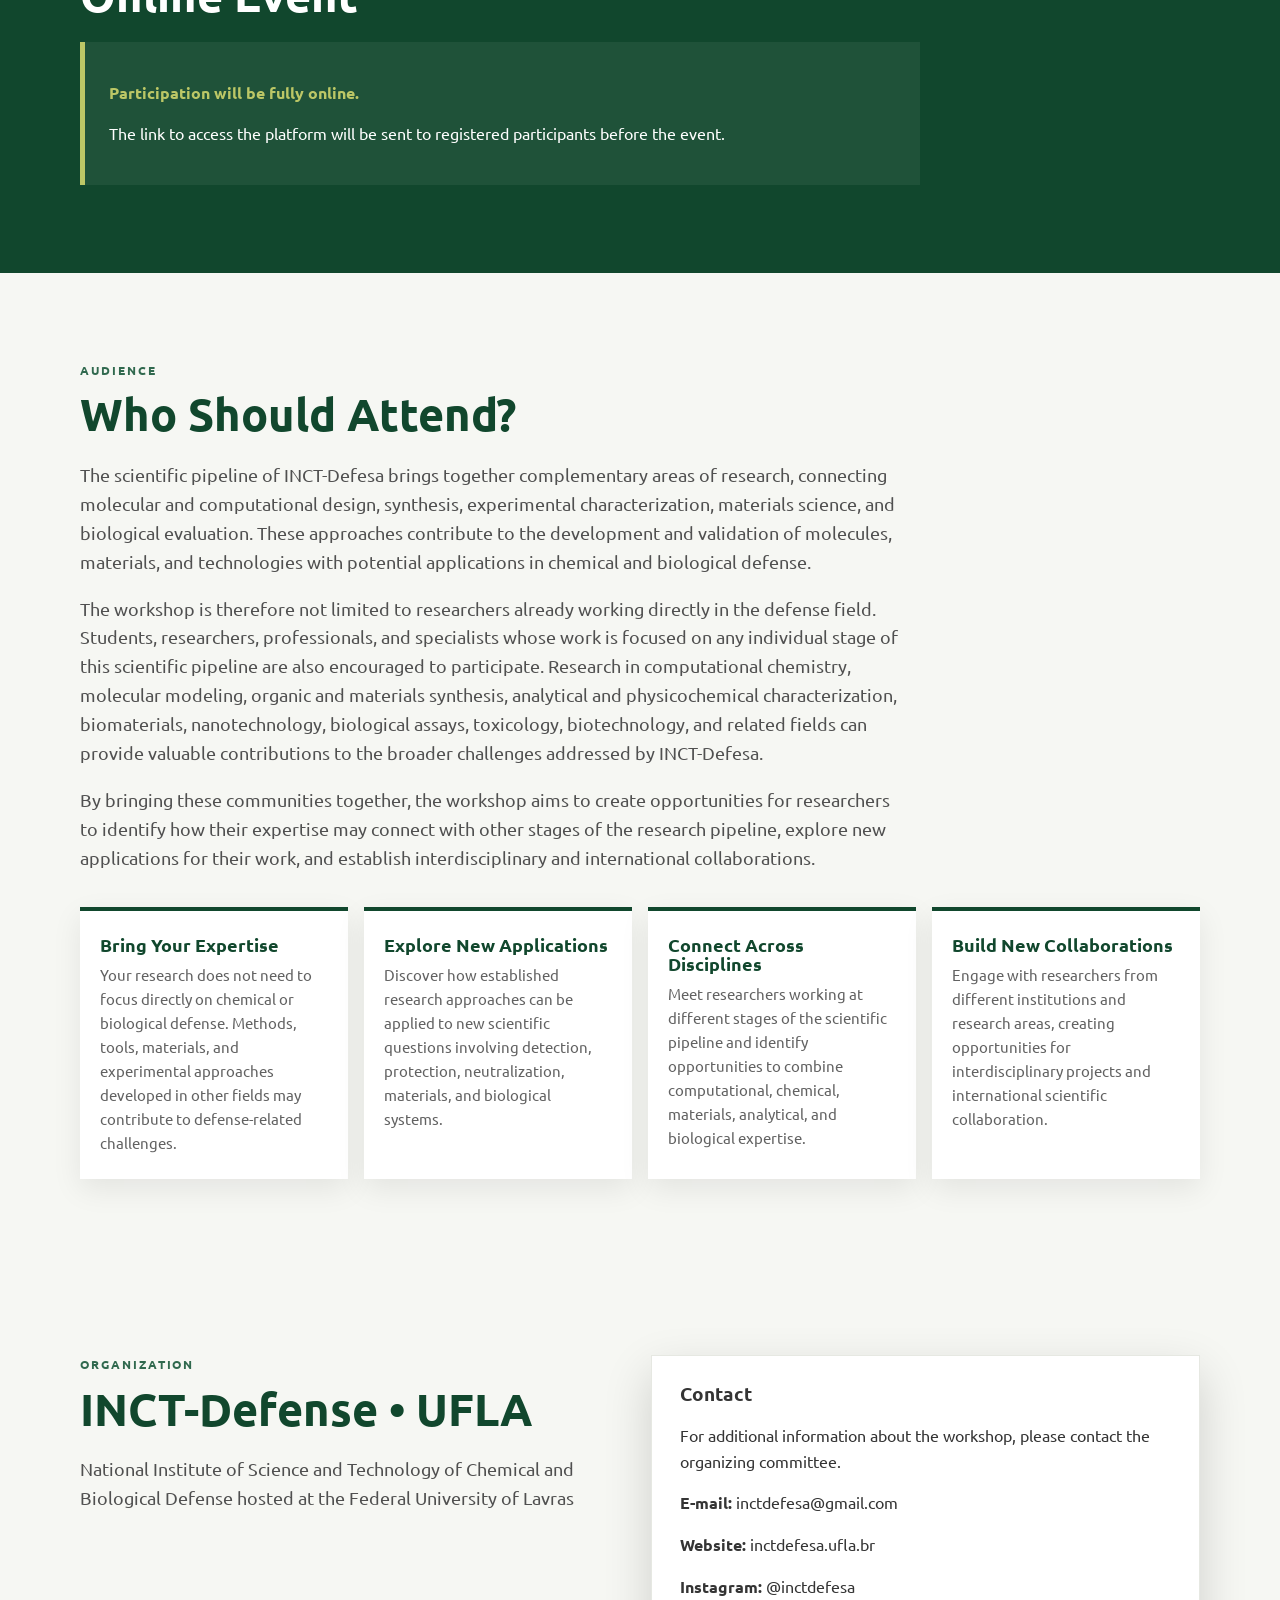
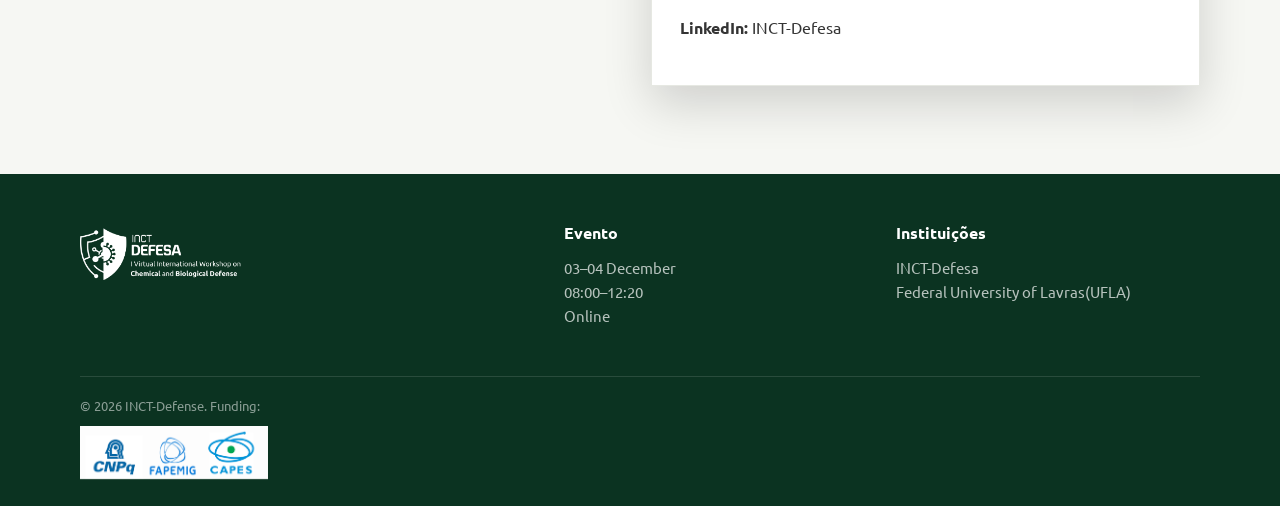
==== commit e3862de7: "Update index.html" ====
--- a/index.html
+++ b/index.html
@@ -169,6 +169,7 @@
 .theme-card{background:#fff;border-top:4px solid var(--green-900);padding:24px 20px;min-height:140px;box-shadow:0 10px 28px rgba(0,0,0,.08)}
 .theme-card h3{font-size:1.1rem;color:var(--green-900);margin-bottom:9px}
 .theme-card p{margin:0;color:#626262;font-size:.94rem}
+.audience-text p {text-align: justify;} 
 
 .dark-section{background:var(--green-900);color:#fff}
 .dark-section h2,.dark-section .section-kicker{color:#fff}
@@ -337,7 +338,7 @@
       <h1> I Virtual International Workshop on Chemical and Biological Defense</h1>
       <p class="hero-subtitle">Connecting molecular design, synthesis, characterization and biological validation for chemical and biological defense.</p>
       <div class="event-meta">
-        <div class="meta-pill"><strong>03–04 December</strong> • 08:00–12:00</div>
+        <div class="meta-pill"><strong>03–04 December</strong> • 08:00–12:20</div>
         <div class="meta-pill"><strong>Online event • Free of charge </strong></div>
         <div class="meta-pill">INCT-Defense • UFLA</div>
       </div>
@@ -472,7 +473,7 @@
   <div class="container">
     <div class="footer-grid">
       <div><div class="brand"><img src="INCT_Defesa_logo_evento.png" alt="Logo oficial do INCT-Defesa"></div></div>
-      <div><h3>Evento</h3><p>03–04 December<br>08:00–12:00<br>Online</p></div>
+      <div><h3>Evento</h3><p>03–04 December<br>08:00–12:20<br>Online</p></div>
       <div><h3>Instituições</h3><p>INCT-Defesa<br>Federal University of Lavras(UFLA)</p></div>
     </div>
     <div class="footer-bottom">© 2026 INCT-Defense. Funding: <img src="Apoio.png" alt="Financiadores do evento" class="funders-logo"></div>
